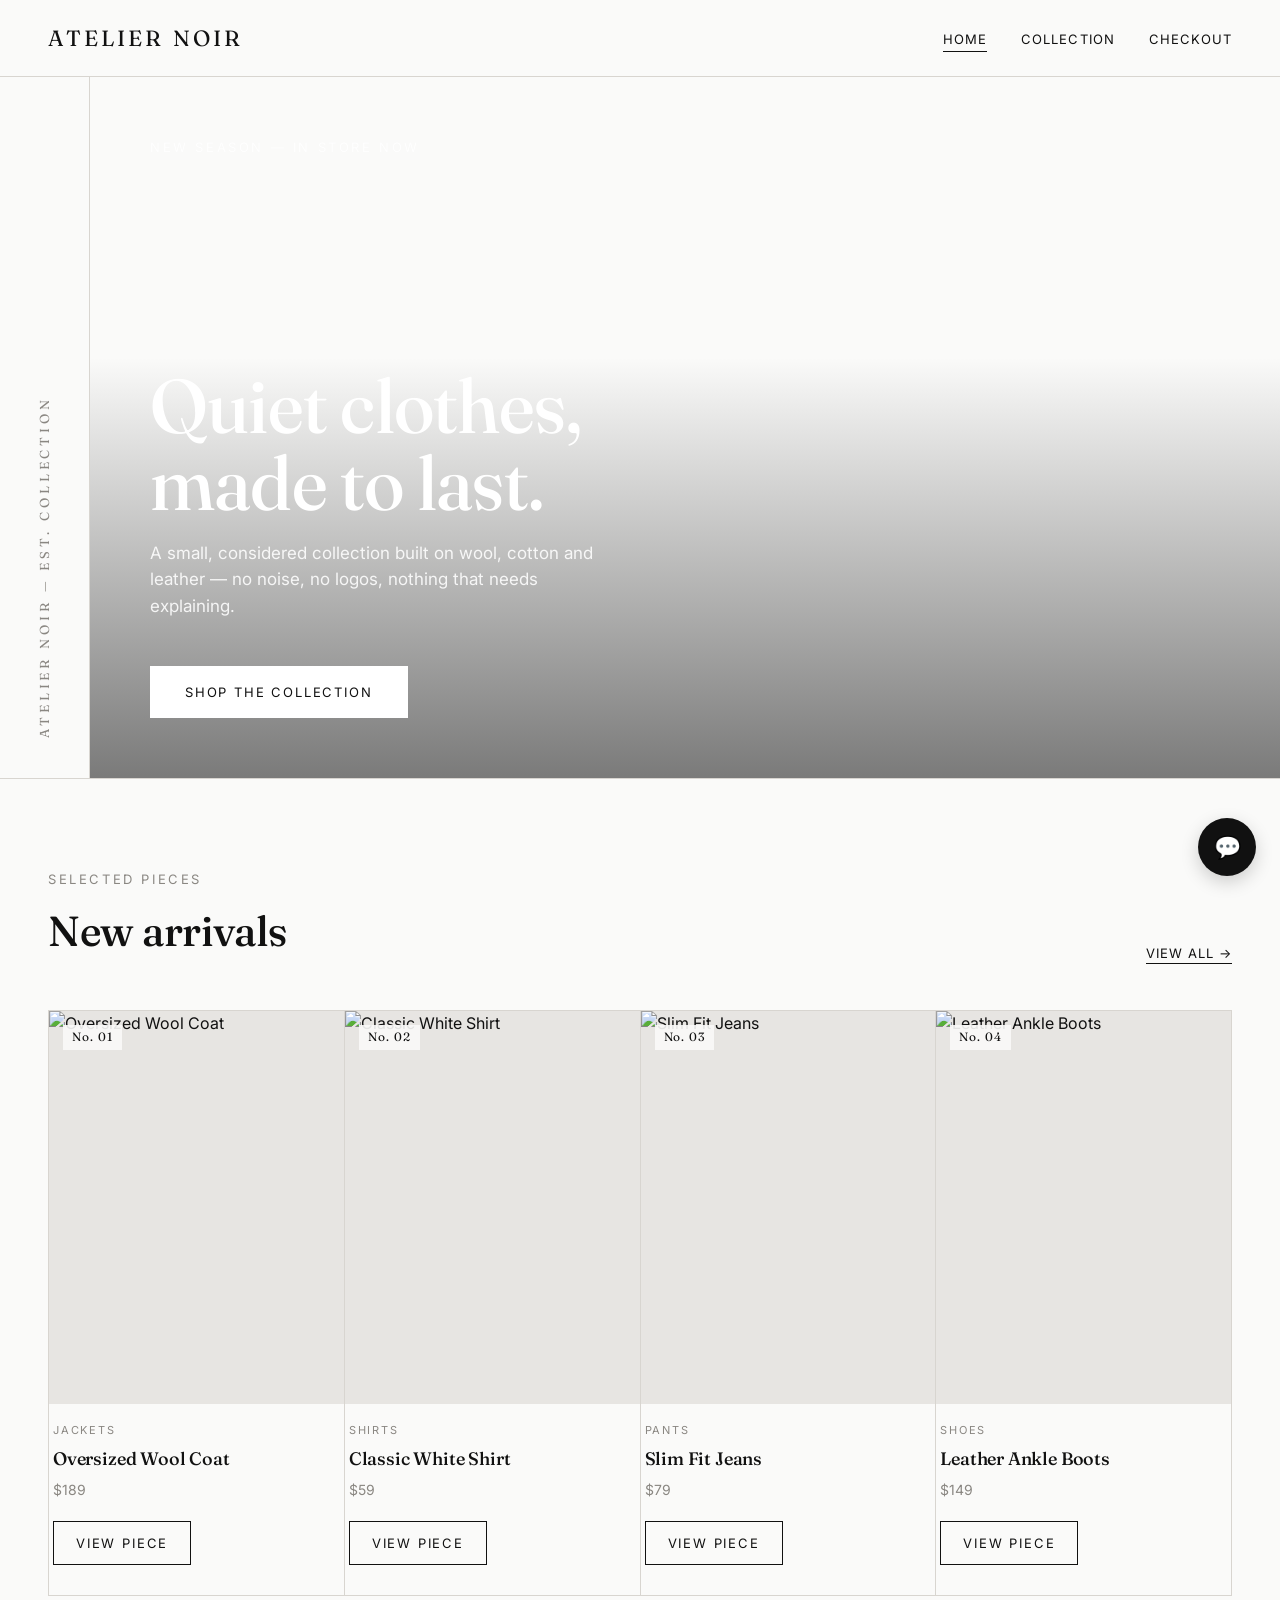
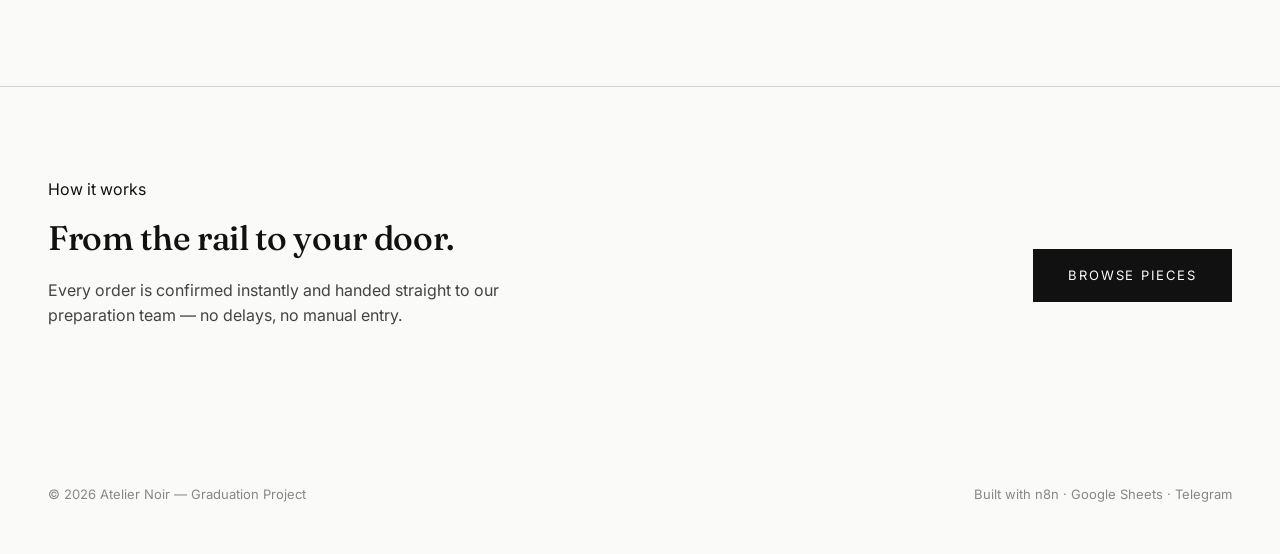
==== index.html @ 664f0c2a "Rename index (1).html to index.html" ====
<!DOCTYPE html>
<html lang="en">
<head>
<meta charset="UTF-8">
<meta name="viewport" content="width=device-width, initial-scale=1.0">
<title>Atelier Noir — Modern Ready-to-Wear</title>
<link rel="preconnect" href="https://fonts.googleapis.com">
<link href="https://fonts.googleapis.com/css2?family=Fraunces:wght@400;500;600&family=Inter:wght@400;500;600&display=swap" rel="stylesheet">
<link rel="stylesheet" href="style.css">
</head>
<body>

<nav class="nav">
  <div class="wrap">
    <a href="index.html" class="brand">Atelier Noir</a>
    <ul class="nav-links">
      <li><a href="index.html" class="active">Home</a></li>
      <li><a href="products.html">Collection</a></li>
      <li><a href="checkout.html">Checkout</a></li>
    </ul>
    <button class="nav-toggle" aria-label="Toggle menu">&#9776;</button>
  </div>
</nav>

<header class="hero">
  <div class="hero-spine"><span>Atelier Noir — Est. Collection</span></div>
  <div class="hero-main">
    <span class="eyebrow">New Season — In Store Now</span>
    <div class="hero-text">
      <h1>Quiet clothes,<br>made to last.</h1>
      <p>A small, considered collection built on wool, cotton and leather — no noise, no logos, nothing that needs explaining.</p>
      <a href="products.html" class="btn">Shop the collection</a>
    </div>
  </div>
</header>

<section class="section">
  <div class="wrap">
    <div class="section-head">
      <div>
        <span class="kicker">Selected pieces</span>
        <h2>New arrivals</h2>
      </div>
      <a href="products.html" class="view-all">View all →</a>
    </div>
    <div class="grid" id="home-arrivals"></div>
  </div>
</section>

<section class="section" style="border-bottom:none;">
  <div class="wrap" style="display:flex; flex-wrap:wrap; gap:40px; justify-content:space-between; align-items:center;">
    <div style="max-width:520px;">
      <span class="kicker">How it works</span>
      <h2 style="font-size:clamp(24px,3vw,34px); margin-top:10px;">From the rail to your door.</h2>
      <p style="margin-top:14px; color:#454340;">Every order is confirmed instantly and handed straight to our preparation team — no delays, no manual entry.</p>
    </div>
    <a href="products.html" class="btn btn-dark">Browse pieces</a>
  </div>
</section>

<footer>
  <div class="wrap" style="width:100%; display:flex; justify-content:space-between; flex-wrap:wrap; gap:14px;">
    <span>&copy; 2026 Atelier Noir — Graduation Project</span>
    <span>Built with n8n · Google Sheets · Telegram</span>
  </div>
</footer>

<div id="chatbot-placeholder" title="Chat with us">&#128172;</div>

<script src="script.js"></script>
</body>
</html>
---- style.css ----
/* =========================================================
   ATELIER NOIR — stylesheet
   Design tokens
   ---------------------------------------------------------
   Colors : --ink #111111 | --paper #FAFAF9 | --stone #E7E5E2
            --ash #8A8782  | --line #D8D5D0
   Type   : Display -> "Fraunces" (editorial serif, fashion-mag)
            Body    -> "Inter" (clean utility sans)
   Layout : lookbook grid, thin rule dividers, vertical spine
            wordmark, catalog "No. 0x" numbering on products.
   ========================================================= */

:root {
  --ink: #111111;
  --paper: #FAFAF9;
  --stone: #E7E5E2;
  --ash: #8A8782;
  --line: #D8D5D0;
  --maxw: 1240px;
}

* { box-sizing: border-box; }

html { scroll-behavior: smooth; }

body {
  margin: 0;
  background: var(--paper);
  color: var(--ink);
  font-family: "Inter", -apple-system, "Segoe UI", sans-serif;
  font-size: 16px;
  line-height: 1.55;
  -webkit-font-smoothing: antialiased;
}

h1, h2, h3, .display {
  font-family: "Fraunces", "Times New Roman", serif;
  font-weight: 500;
  letter-spacing: -0.01em;
  margin: 0;
}

a { color: inherit; text-decoration: none; }

img { max-width: 100%; display: block; }

.wrap {
  max-width: var(--maxw);
  margin: 0 auto;
  padding: 0 28px;
}

/* focus visibility */
a:focus-visible, button:focus-visible, input:focus-visible, textarea:focus-visible, select:focus-visible {
  outline: 2px solid var(--ink);
  outline-offset: 3px;
}

/* ---------- Nav ---------- */
.nav {
  position: sticky;
  top: 0;
  z-index: 50;
  background: var(--paper);
  border-bottom: 1px solid var(--line);
}

.nav .wrap {
  display: flex;
  align-items: center;
  justify-content: space-between;
  height: 76px;
}

.brand {
  font-family: "Fraunces", serif;
  font-size: 22px;
  letter-spacing: 0.14em;
  text-transform: uppercase;
}

.nav-links {
  display: flex;
  gap: 34px;
  list-style: none;
  margin: 0;
  padding: 0;
}

.nav-links a {
  font-size: 13px;
  letter-spacing: 0.08em;
  text-transform: uppercase;
  padding-bottom: 4px;
  border-bottom: 1px solid transparent;
  transition: border-color .2s ease;
}

.nav-links a:hover,
.nav-links a.active {
  border-color: var(--ink);
}

.nav-toggle {
  display: none;
  background: none;
  border: none;
  font-size: 24px;
  cursor: pointer;
  color: var(--ink);
}

/* ---------- Hero (signature: vertical spine wordmark) ---------- */
.hero {
  position: relative;
  display: grid;
  grid-template-columns: 90px 1fr;
  min-height: 78vh;
  border-bottom: 1px solid var(--line);
  overflow: hidden;
}

.hero-spine {
  border-right: 1px solid var(--line);
  display: flex;
  align-items: flex-end;
  justify-content: center;
  padding-bottom: 40px;
}

.hero-spine span {
  writing-mode: vertical-rl;
  transform: rotate(180deg);
  font-family: "Fraunces", serif;
  font-size: 13px;
  letter-spacing: 0.3em;
  text-transform: uppercase;
  color: var(--ash);
}

.hero-main {
  position: relative;
  display: flex;
  align-items: flex-end;
  padding: 60px;
  background-image: linear-gradient(180deg, rgba(17,17,17,0) 40%, rgba(17,17,17,.55) 100%), url("https://images.unsplash.com/photo-1490481651871-ab68de25d43d?q=80&w=1600&auto=format&fit=crop");
  background-size: cover;
  background-position: center;
}

.hero-main .eyebrow {
  position: absolute;
  top: 60px;
  left: 60px;
  font-size: 13px;
  letter-spacing: 0.2em;
  text-transform: uppercase;
  color: #fff;
  opacity: .85;
}

.hero-text {
  color: #fff;
  max-width: 640px;
}

.hero-text h1 {
  font-size: clamp(40px, 6vw, 76px);
  line-height: 1.02;
}

.hero-text p {
  margin-top: 18px;
  font-size: 17px;
  max-width: 460px;
  color: rgba(255,255,255,.88);
}

.btn {
  display: inline-block;
  margin-top: 30px;
  padding: 15px 34px;
  background: #fff;
  color: var(--ink);
  font-size: 13px;
  letter-spacing: 0.14em;
  text-transform: uppercase;
  border: 1px solid #fff;
  cursor: pointer;
  transition: background .2s ease, color .2s ease;
}

.btn:hover { background: transparent; color: #fff; }

.btn-dark {
  background: var(--ink);
  color: var(--paper);
  border: 1px solid var(--ink);
}

.btn-dark:hover { background: transparent; color: var(--ink); }

.btn-outline {
  background: transparent;
  color: var(--ink);
  border: 1px solid var(--ink);
}

.btn-outline:hover { background: var(--ink); color: var(--paper); }

/* ---------- Section headers ---------- */
.section {
  padding: 90px 0;
  border-bottom: 1px solid var(--line);
}

.section-head {
  display: flex;
  justify-content: space-between;
  align-items: flex-end;
  margin-bottom: 46px;
  gap: 20px;
}

.section-head .kicker {
  font-size: 13px;
  letter-spacing: 0.2em;
  text-transform: uppercase;
  color: var(--ash);
  margin-bottom: 10px;
  display: block;
}

.section-head h2 { font-size: clamp(28px, 4vw, 42px); }

.section-head .view-all {
  font-size: 13px;
  letter-spacing: 0.08em;
  text-transform: uppercase;
  border-bottom: 1px solid var(--ink);
  white-space: nowrap;
}

/* ---------- Product grid / cards ---------- */
.grid {
  display: grid;
  grid-template-columns: repeat(4, 1fr);
  gap: 1px;
  background: var(--line);
  border: 1px solid var(--line);
}

.card {
  background: var(--paper);
  position: relative;
  display: flex;
  flex-direction: column;
}

.card-media {
  position: relative;
  aspect-ratio: 3 / 4;
  overflow: hidden;
  background: var(--stone);
}

.card-media img {
  width: 100%;
  height: 100%;
  object-fit: cover;
  transition: transform .5s ease;
}

.card:hover .card-media img { transform: scale(1.045); }

.card-tag {
  position: absolute;
  top: 14px;
  left: 14px;
  font-family: "Fraunces", serif;
  font-size: 12px;
  letter-spacing: 0.08em;
  color: var(--ink);
  background: rgba(250,250,249,.9);
  padding: 3px 9px;
}

.card-body {
  padding: 18px 4px 30px;
  display: flex;
  flex-direction: column;
  gap: 6px;
}

.card-cat {
  font-size: 11px;
  letter-spacing: 0.16em;
  text-transform: uppercase;
  color: var(--ash);
}

.card-name { font-size: 18px; }

.card-price { font-size: 14px; color: var(--ash); }

.card-body .btn { margin-top: 14px; align-self: flex-start; padding: 11px 22px; }

/* ---------- Product detail ---------- */
.product-detail {
  display: grid;
  grid-template-columns: 1.1fr 1fr;
  gap: 70px;
  padding: 70px 0 90px;
}

.product-media {
  aspect-ratio: 4 / 5;
  background: var(--stone);
  overflow: hidden;
}

.product-media img { width: 100%; height: 100%; object-fit: cover; }

.product-info .cat { font-size: 12px; letter-spacing: 0.18em; text-transform: uppercase; color: var(--ash); }

.product-info h1 { font-size: clamp(30px, 4vw, 44px); margin-top: 10px; }

.product-info .price { font-size: 20px; margin-top: 16px; }

.product-info .desc { margin-top: 24px; color: #454340; max-width: 46ch; }

.product-info .divider { height: 1px; background: var(--line); margin: 34px 0; }

.qty-row { display: flex; align-items: center; gap: 16px; margin-bottom: 26px; }

.qty-row label { font-size: 13px; letter-spacing: .08em; text-transform: uppercase; color: var(--ash); }

.qty-input {
  width: 70px;
  padding: 10px 12px;
  border: 1px solid var(--ink);
  background: transparent;
  font-family: inherit;
  font-size: 15px;
  color: var(--ink);
}

/* ---------- Checkout / form ---------- */
.checkout-wrap {
  display: grid;
  grid-template-columns: 1fr 380px;
  gap: 70px;
  padding: 70px 0 100px;
}

.form-field { margin-bottom: 22px; }

.form-field label {
  display: block;
  font-size: 12px;
  letter-spacing: .12em;
  text-transform: uppercase;
  color: var(--ash);
  margin-bottom: 8px;
}

.form-field input,
.form-field select,
.form-field textarea {
  width: 100%;
  padding: 13px 14px;
  border: 1px solid var(--line);
  background: #fff;
  font-family: inherit;
  font-size: 15px;
  color: var(--ink);
}

.form-field textarea { resize: vertical; min-height: 90px; }

.order-summary {
  border: 1px solid var(--line);
  padding: 30px;
  height: fit-content;
  background: #fff;
}

.order-summary h3 { font-size: 13px; letter-spacing: .16em; text-transform: uppercase; color: var(--ash); margin-bottom: 20px; }

.order-summary .line { display: flex; justify-content: space-between; padding: 10px 0; border-bottom: 1px solid var(--line); font-size: 14px; }

.order-summary .total { font-family: "Fraunces", serif; font-size: 20px; margin-top: 6px; }

.form-msg { margin-top: 16px; font-size: 14px; }

.form-msg.ok { color: #1c6b3a; }
.form-msg.err { color: #a3352b; }

/* ---------- Footer ---------- */
footer {
  padding: 50px 0;
  font-size: 13px;
  color: var(--ash);
  display: flex;
  justify-content: space-between;
  flex-wrap: wrap;
  gap: 14px;
}

/* ---------- Chatbot placeholder ---------- */
#chatbot-placeholder {
  position: fixed;
  bottom: 24px;
  inset-inline-end: 24px;
  width: 58px;
  height: 58px;
  border-radius: 50%;
  background: var(--ink);
  color: var(--paper);
  display: flex;
  align-items: center;
  justify-content: center;
  font-family: "Fraunces", serif;
  font-size: 22px;
  cursor: pointer;
  z-index: 100;
  box-shadow: 0 6px 18px rgba(0,0,0,.18);
}

/* ---------- Responsive ---------- */
@media (max-width: 980px) {
  .grid { grid-template-columns: repeat(2, 1fr); }
  .product-detail, .checkout-wrap { grid-template-columns: 1fr; gap: 40px; }
  .hero { grid-template-columns: 1fr; }
  .hero-spine { display: none; }
}

@media (max-width: 720px) {
  .nav-links {
    position: fixed;
    top: 76px;
    left: 0;
    right: 0;
    background: var(--paper);
    flex-direction: column;
    padding: 20px 28px 30px;
    border-bottom: 1px solid var(--line);
    display: none;
    gap: 18px;
  }
  .nav-links.open { display: flex; }
  .nav-toggle { display: block; }
  .grid { grid-template-columns: repeat(2, 1fr); }
  .hero-main { padding: 34px; }
  .section { padding: 60px 0; }
}
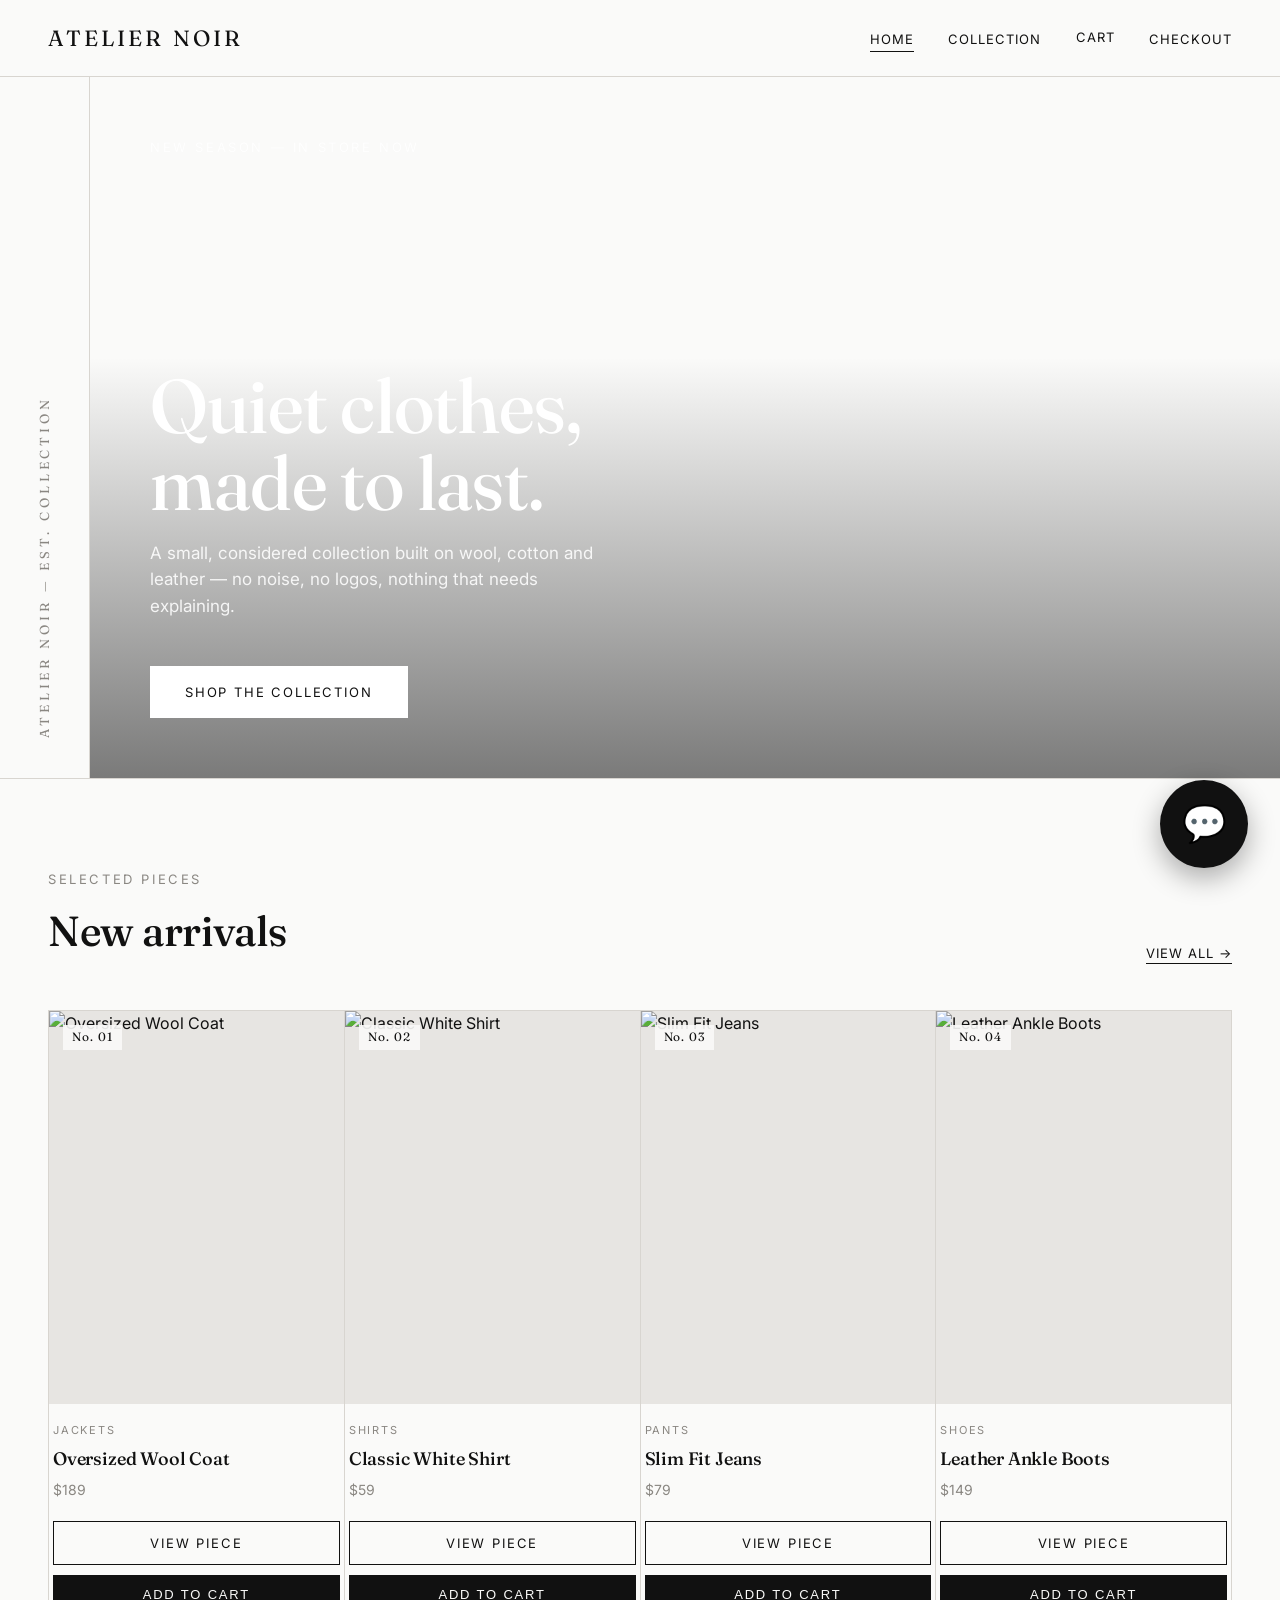
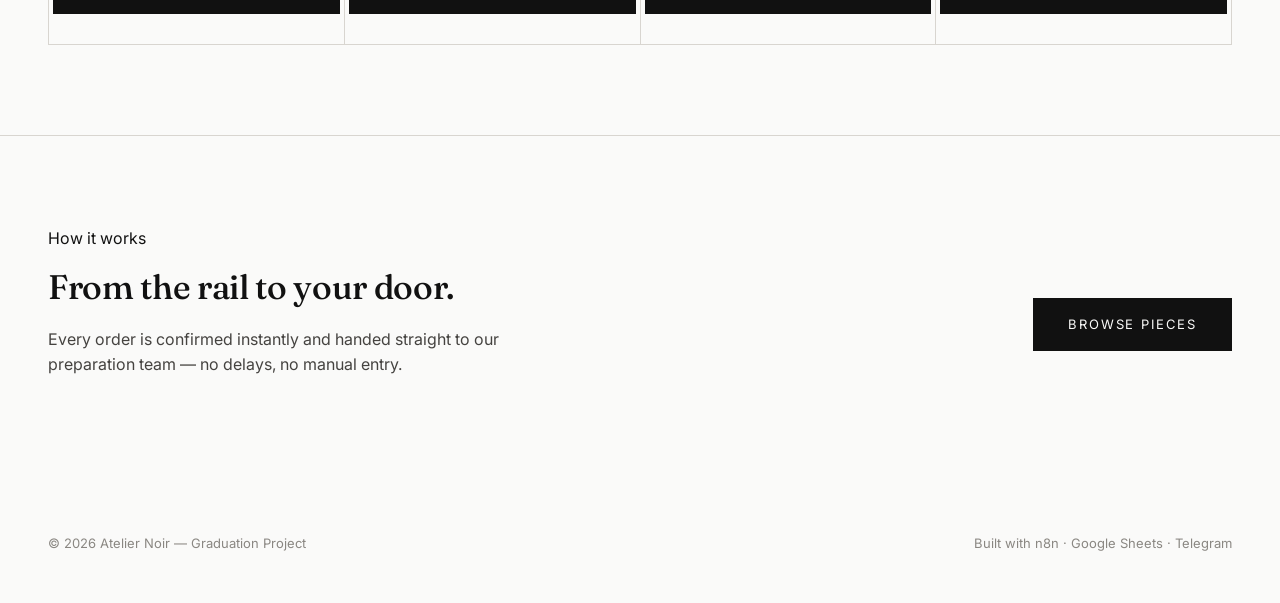
==== commit c8c083a9: "Add files via upload" ====
--- a/index.html
+++ b/index.html
@@ -16,6 +16,7 @@
     <ul class="nav-links">
       <li><a href="index.html" class="active">Home</a></li>
       <li><a href="products.html">Collection</a></li>
+      <li><a href="cart.html" class="cart-link">Cart <span id="cart-badge" class="cart-badge">0</span></a></li>
       <li><a href="checkout.html">Checkout</a></li>
     </ul>
     <button class="nav-toggle" aria-label="Toggle menu">&#9776;</button>
--- a/style.css
+++ b/style.css
@@ -81,6 +81,7 @@
 
 .nav-links {
   display: flex;
+  align-items: center;
   gap: 34px;
   list-style: none;
   margin: 0;
@@ -99,6 +100,23 @@
 .nav-links a:hover,
 .nav-links a.active {
   border-color: var(--ink);
+}
+
+.cart-link { display: inline-flex; align-items: center; gap: 6px; }
+
+.cart-badge {
+  display: inline-flex;
+  align-items: center;
+  justify-content: center;
+  min-width: 17px;
+  height: 17px;
+  padding: 0 4px;
+  border-radius: 50%;
+  background: var(--ink);
+  color: var(--paper);
+  font-size: 10px;
+  letter-spacing: 0;
+  line-height: 1;
 }
 
 .nav-toggle {
@@ -199,6 +217,9 @@
 }
 
 .btn-dark:hover { background: transparent; color: var(--ink); }
+
+.btn-dark:disabled { opacity: .4; cursor: not-allowed; }
+.btn-dark:disabled:hover { background: var(--ink); color: var(--paper); }
 
 .btn-outline {
   background: transparent;
@@ -303,7 +324,19 @@
 
 .card-price { font-size: 14px; color: var(--ash); }
 
-.card-body .btn { margin-top: 14px; align-self: flex-start; padding: 11px 22px; }
+.card-actions {
+  display: flex;
+  flex-direction: column;
+  gap: 10px;
+  margin-top: 14px;
+}
+
+.card-actions .btn {
+  margin-top: 0;
+  width: 100%;
+  text-align: center;
+  padding: 11px 18px;
+}
 
 /* ---------- Product detail ---------- */
 .product-detail {
@@ -344,6 +377,86 @@
   font-size: 15px;
   color: var(--ink);
 }
+
+.product-actions {
+  display: flex;
+  gap: 14px;
+  flex-wrap: wrap;
+}
+
+.product-actions .btn { margin-top: 0; }
+
+/* ---------- Cart page ---------- */
+.cart-page-wrap {
+  display: grid;
+  grid-template-columns: 1fr 340px;
+  gap: 60px;
+  padding: 70px 0 100px;
+  align-items: start;
+}
+
+.cart-list { display: flex; flex-direction: column; }
+
+.cart-row {
+  display: grid;
+  grid-template-columns: 84px 1fr 84px 90px 30px;
+  gap: 18px;
+  align-items: center;
+  padding: 22px 0;
+  border-bottom: 1px solid var(--line);
+}
+
+.cart-row img {
+  width: 84px;
+  height: 104px;
+  object-fit: cover;
+  background: var(--stone);
+}
+
+.cart-row-cat {
+  font-size: 11px;
+  letter-spacing: .14em;
+  text-transform: uppercase;
+  color: var(--ash);
+}
+
+.cart-row-info h4 { font-size: 16px; margin-top: 4px; }
+
+.cart-row-price { font-size: 13px; color: var(--ash); }
+
+.cart-row-total {
+  font-family: "Fraunces", serif;
+  font-size: 15px;
+  text-align: right;
+}
+
+.cart-remove {
+  background: none;
+  border: none;
+  font-size: 24px;
+  line-height: 1;
+  color: var(--ash);
+  cursor: pointer;
+  justify-self: end;
+}
+
+.cart-remove:hover { color: var(--ink); }
+
+.cart-summary {
+  border: 1px solid var(--line);
+  padding: 30px;
+  height: fit-content;
+  background: #fff;
+}
+
+.cart-summary h3 { font-size: 13px; letter-spacing: .16em; text-transform: uppercase; color: var(--ash); margin-bottom: 20px; }
+
+.cart-empty {
+  padding: 100px 0;
+  text-align: center;
+}
+
+.cart-empty p { margin-bottom: 24px; color: var(--ash); font-size: 15px; }
 
 /* ---------- Checkout / form ---------- */
 .checkout-wrap {
@@ -410,10 +523,10 @@
 /* ---------- Chatbot placeholder ---------- */
 #chatbot-placeholder {
   position: fixed;
-  bottom: 24px;
-  inset-inline-end: 24px;
-  width: 58px;
-  height: 58px;
+  bottom: 32px;
+  inset-inline-end: 32px;
+  width: 88px;
+  height: 88px;
   border-radius: 50%;
   background: var(--ink);
   color: var(--paper);
@@ -421,16 +534,152 @@
   align-items: center;
   justify-content: center;
   font-family: "Fraunces", serif;
-  font-size: 22px;
+  font-size: 36px;
   cursor: pointer;
-  z-index: 100;
-  box-shadow: 0 6px 18px rgba(0,0,0,.18);
+  z-index: 250;
+  box-shadow: 0 10px 28px rgba(0,0,0,.32);
+  transition: transform .18s ease, box-shadow .18s ease;
+}
+
+#chatbot-placeholder:hover {
+  transform: scale(1.08);
+  box-shadow: 0 14px 34px rgba(0,0,0,.38);
+}
+
+/* ---------- Chat widget: centered modal + backdrop ---------- */
+#chat-backdrop {
+  position: fixed;
+  inset: 0;
+  background: rgba(17,17,17,.55);
+  display: flex;
+  align-items: center;
+  justify-content: center;
+  padding: 24px;
+  z-index: 200;
+  opacity: 0;
+  pointer-events: none;
+  transition: opacity .2s ease;
+}
+
+#chat-backdrop.open {
+  opacity: 1;
+  pointer-events: auto;
+}
+
+#chat-panel {
+  width: 560px;
+  max-width: 100%;
+  height: 640px;
+  max-height: 85vh;
+  background: #fff;
+  border: 1px solid var(--line);
+  box-shadow: 0 24px 60px rgba(0,0,0,.28);
+  display: flex;
+  flex-direction: column;
+  transform: translateY(16px) scale(.98);
+  transition: transform .2s ease;
+}
+
+#chat-backdrop.open #chat-panel {
+  transform: translateY(0) scale(1);
+}
+
+.chat-header {
+  background: var(--ink);
+  color: var(--paper);
+  padding: 20px 24px;
+  display: flex;
+  justify-content: space-between;
+  align-items: center;
+  font-family: "Fraunces", serif;
+  font-size: 19px;
+  letter-spacing: .04em;
+}
+
+.chat-header button {
+  background: none;
+  border: none;
+  color: var(--paper);
+  font-size: 26px;
+  line-height: 1;
+  cursor: pointer;
+}
+
+.chat-messages {
+  flex: 1;
+  overflow-y: auto;
+  padding: 24px;
+  display: flex;
+  flex-direction: column;
+  gap: 12px;
+  background: var(--paper);
+}
+
+.chat-msg {
+  max-width: 78%;
+  padding: 11px 15px;
+  font-size: 14.5px;
+  line-height: 1.5;
+  border-radius: 2px;
+}
+
+.chat-msg-bot {
+  align-self: flex-start;
+  background: var(--stone);
+  color: var(--ink);
+}
+
+.chat-msg-user {
+  align-self: flex-end;
+  background: var(--ink);
+  color: var(--paper);
+}
+
+.chat-msg-typing {
+  align-self: flex-start;
+  background: var(--stone);
+  color: var(--ash);
+  font-style: italic;
+}
+
+.chat-input-row {
+  display: flex;
+  border-top: 1px solid var(--line);
+}
+
+.chat-input-row input {
+  flex: 1;
+  border: none;
+  padding: 18px 20px;
+  font-family: inherit;
+  font-size: 15px;
+  background: #fff;
+}
+
+.chat-input-row input:focus { outline: none; }
+
+.chat-input-row button {
+  border: none;
+  background: var(--ink);
+  color: var(--paper);
+  padding: 0 28px;
+  font-size: 13px;
+  letter-spacing: .06em;
+  text-transform: uppercase;
+  cursor: pointer;
+}
+
+.chat-input-row button:hover { opacity: .85; }
+
+@media (max-width: 620px) {
+  #chat-backdrop { padding: 0; align-items: flex-end; }
+  #chat-panel { width: 100%; height: 88vh; max-height: 88vh; }
 }
 
 /* ---------- Responsive ---------- */
 @media (max-width: 980px) {
   .grid { grid-template-columns: repeat(2, 1fr); }
-  .product-detail, .checkout-wrap { grid-template-columns: 1fr; gap: 40px; }
+  .product-detail, .checkout-wrap, .cart-page-wrap { grid-template-columns: 1fr; gap: 40px; }
   .hero { grid-template-columns: 1fr; }
   .hero-spine { display: none; }
 }
@@ -443,6 +692,7 @@
     right: 0;
     background: var(--paper);
     flex-direction: column;
+    align-items: flex-start;
     padding: 20px 28px 30px;
     border-bottom: 1px solid var(--line);
     display: none;
@@ -453,4 +703,19 @@
   .grid { grid-template-columns: repeat(2, 1fr); }
   .hero-main { padding: 34px; }
   .section { padding: 60px 0; }
-}
+  .cart-row {
+    position: relative;
+    grid-template-columns: 64px 1fr;
+    grid-template-areas:
+      "img info"
+      "img qty"
+      "img total";
+    row-gap: 8px;
+    padding-inline-end: 34px;
+  }
+  .cart-row img { grid-area: img; width: 64px; height: 80px; }
+  .cart-row-info { grid-area: info; }
+  .cart-row .cart-qty-input { grid-area: qty; }
+  .cart-row-total { grid-area: total; text-align: left; }
+  .cart-remove { position: absolute; top: 22px; inset-inline-end: 0; }
+}
